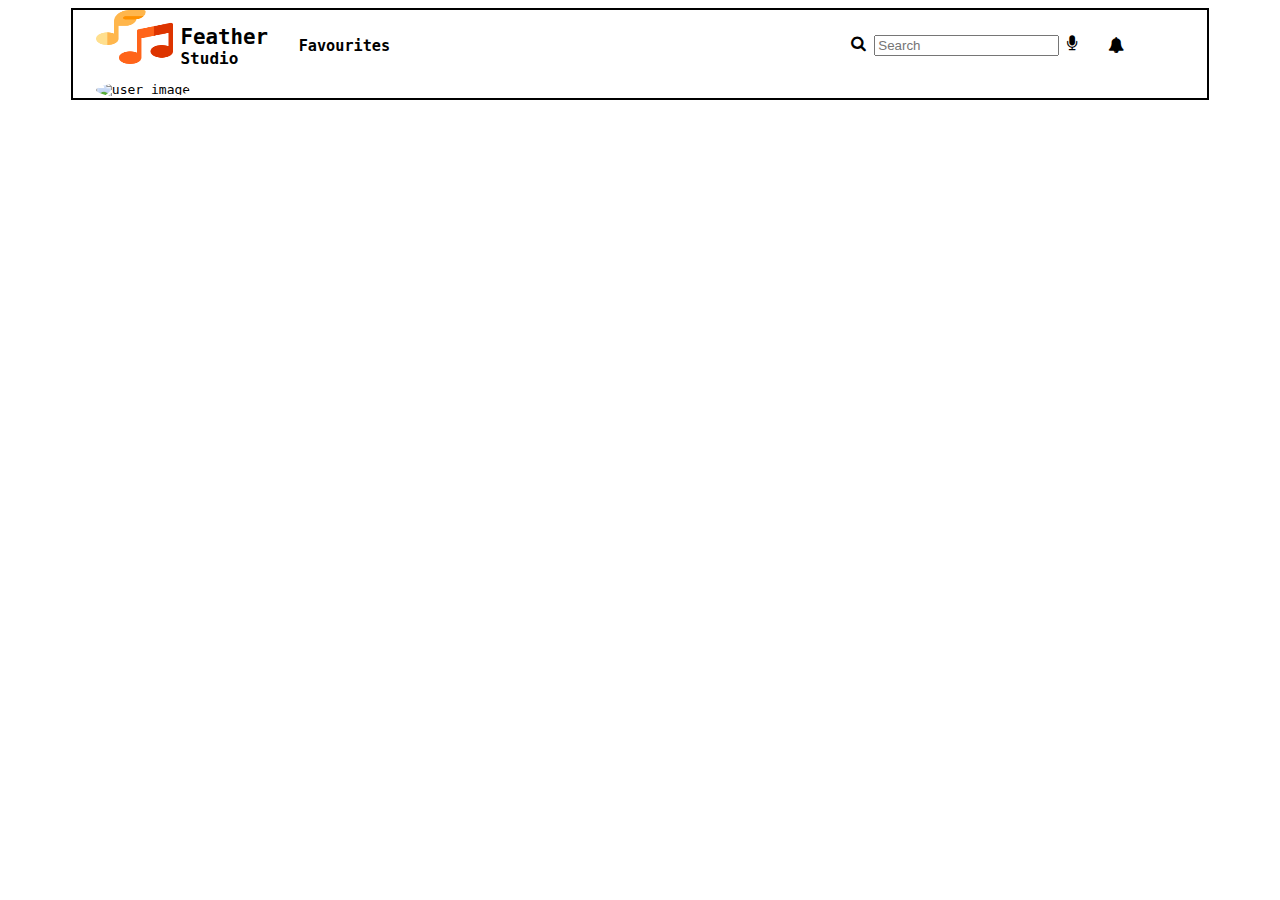
==== index.html @ d7818311 "Add navbar" ====
<!DOCTYPE html>
<html lang="en">
<head>
    <!-- Meta tags for responsive design -->
    <meta charset="UTF-8">
    <meta name="viewport" content="width=device-width, initial-scale=1.0">
    <title>Feather</title>
    <!-- Font Awesome CDN -->
    <link rel="stylesheet" href="https://cdnjs.cloudflare.com/ajax/libs/font-awesome/4.7.0/css/font-awesome.min.css">
    <link rel="stylesheet" href="style.css">
</head> 
<body>
<!-- Navbar -->
    <nav>
        <!-- Brand Logo and Name -->
            <div id="brand" class="nav-item">
                <img src="logo.png" alt="brand-logo">
                <h1>Feather<span>Studio</span></h1>
            </div>
            <div class="nav-item">
            <h3>Favourites</h3>
            </div>
        

            <!-- Search bar -->
        <div class="nav-item" id="search-bar"> 
            <i class="fa fa-search" aria-hidden="true"></i>
        <input type="text" placeholder="Search">
        <i class="fa fa-microphone" aria-hidden="true"></i>
        </div>
        
        <div class="nav-item">
        <i class="fa fa-bell" aria-hidden="true"></i>

        </div>
        <div class="nav-item">
        <img id="user-image" src="https://scontent.fdel13-1.fna.fbcdn.net/v/t1.0-9/73416010_2737198576342968_3687505362379866112_o.jpg?_nc_cat=105&_nc_sid=09cbfe&_nc_ohc=nUC_cTWPKNAAX8J6nub&_nc_ht=scontent.fdel13-1.fna&oh=63ab60381b3c3b85bd54623c4e12ad48&oe=5F2691C3" alt="user image">

        </div>
        
    </nav>
<!--Main Section -->
    <section id="main">

    </section>
<!--Aside Section(Queue)  -->
    <section id="aside">

    </section>
</body>
</html>
---- style.css ----
body{
    font-family: monospace;
}
/* NavBar */
nav{
    
    margin-left: 5%;
    margin-right: 5%;
    align-items: center;
    /* flex-wrap: wrap; */
    border : 2px solid black;
}
nav div, nav h3,nav input{
    display: inline-block;
    vertical-align: middle;
}
.nav-item{
    margin-left:2%;
    
}
#search-bar{
    margin-left: 40%;
}

#brand img{
    width: 6vw;
    height: 6vh;
}
#brand h1{
    display: inline-block;
    font-size: 1.3rem;
    font-weight: 800;
    
} 
#brand h1 span {
    display: block;
    font-size: 1rem;
}
#user-image{
    width: 6vw;
    height: 6vh;
    border-radius: 50%;
}
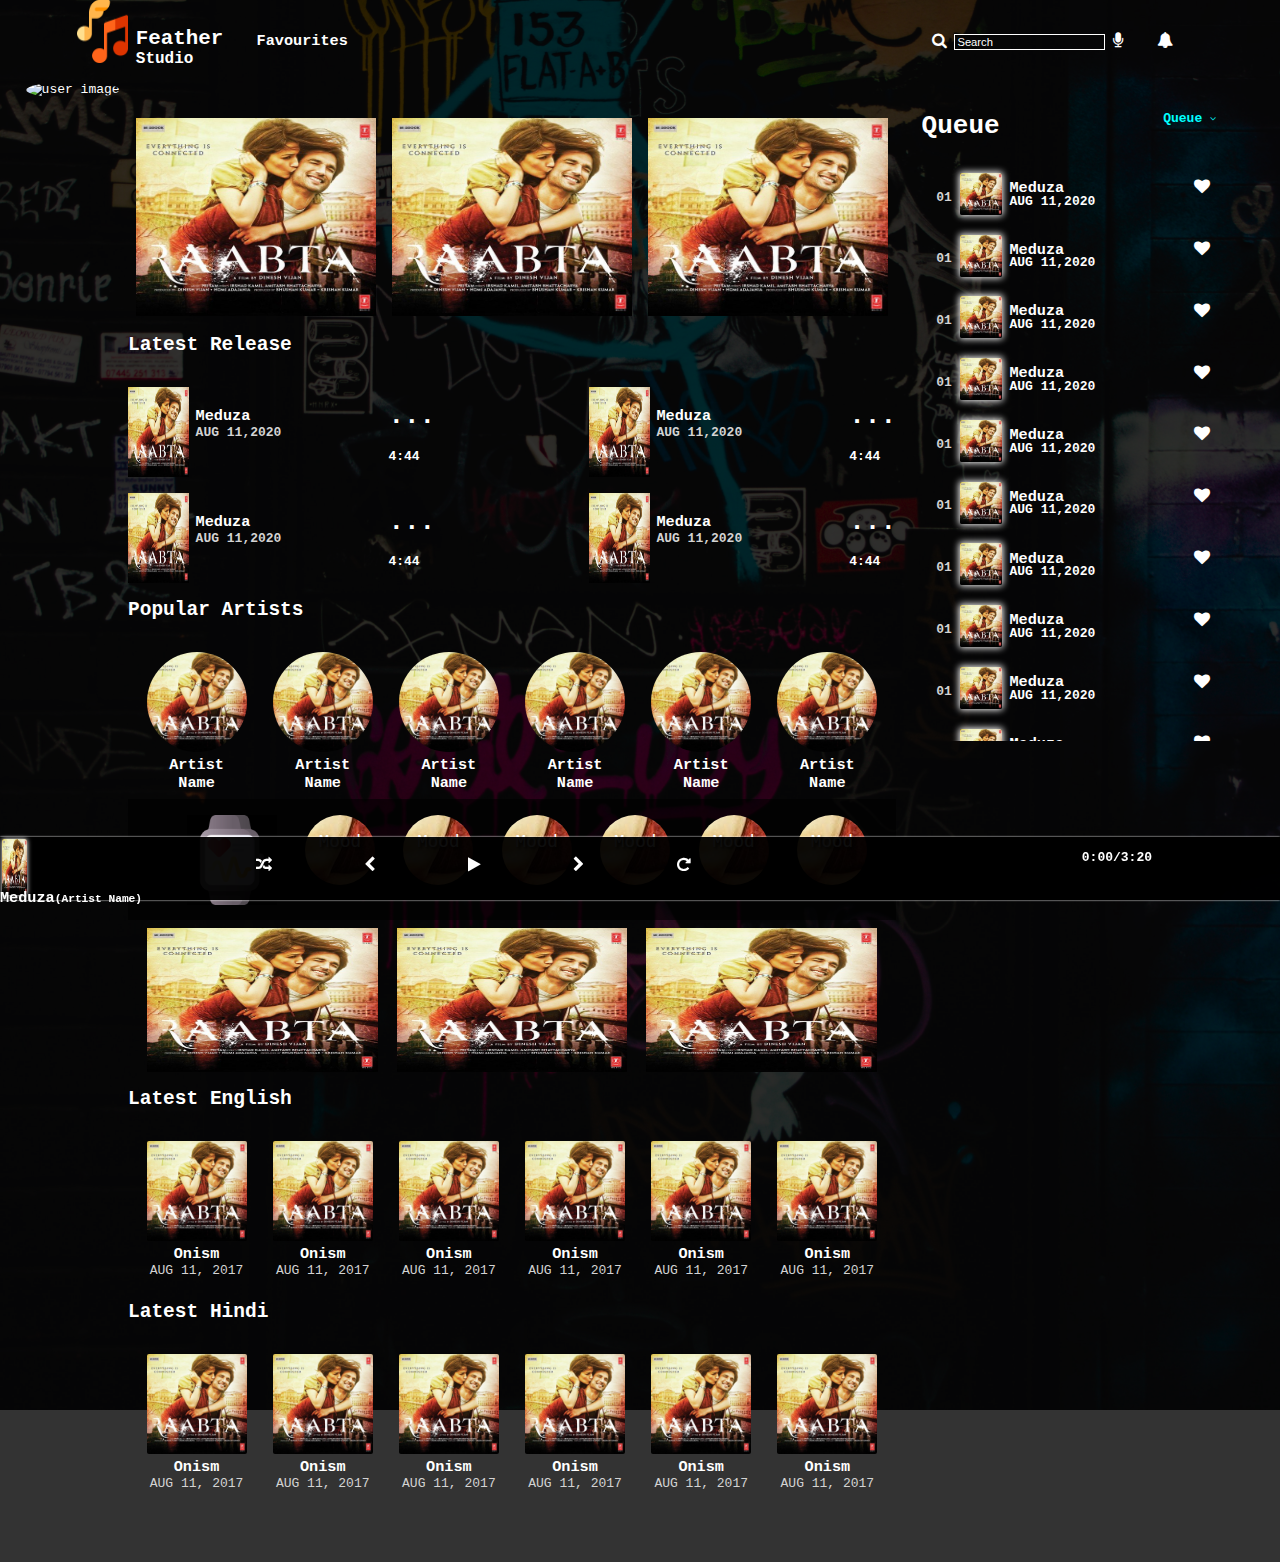
==== commit 7934e737: "complete first page" ====
--- a/index.html
+++ b/index.html
@@ -18,7 +18,7 @@
                 <h1>Feather<span>Studio</span></h1>
             </div>
             <div class="nav-item">
-            <h3>Favourites</h3>
+            <h3><a>Favourites</a></h3>
             </div>
         
 
@@ -39,13 +39,347 @@
         </div>
         
     </nav>
-<!--Main Section -->
-    <section id="main">
-
-    </section>
-<!--Aside Section(Queue)  -->
-    <section id="aside">
-
-    </section>
+<div id="content">
+
+    
+    <!--Main Section -->
+        <section id="main">
+            <!-- Carousel -->
+            <div id="carousel">
+                <div class="carousel-img">
+                    <img src="background_2.jpg">
+                </div>
+                <div class="carousel-img">
+                    <img src="background_2.jpg">
+                </div>
+                <div class="carousel-img">
+                    <img src="background_2.jpg">
+                </div> 
+            </div>
+            <!-- Latest release Section -->
+            <div id="latest-release">
+                <h2>Latest Release</h2>
+                <div id="latest-release-albums">
+                    <!-- About Latest release -->
+                    <div class="card">
+                        <img src="background_2.jpg" alt="latest-song-image">
+                        <div class="author">
+                            <h3>Meduza</h3>
+                            <h4>AUG 11,2020</h4>
+                        </div>
+                        <div class="play-time">
+                            <h1>...</h1>
+                            <h4>4:44</h4>
+                        </div>
+                        
+                    </div>
+                    <div class="card">
+                        <img src="background_2.jpg" alt="latest-song-image">
+                        <div class="author">
+                            <h3>Meduza</h3>
+                            <h4>AUG 11,2020</h4>
+                        </div>
+                        <div class="play-time">
+                            <h1>...</h1>
+                            <h4>4:44</h4>
+                        </div>
+                        
+                    </div>
+                    <div class="card">
+                        <img src="background_2.jpg" alt="latest-song-image">
+                        <div class="author">
+                            <h3>Meduza</h3>
+                            <h4>AUG 11,2020</h4>
+                        </div>
+                        <div class="play-time">
+                            <h1>...</h1>
+                            <h4>4:44</h4>
+                        </div>
+                        
+                    </div>
+                    <div class="card">
+                        <img src="background_2.jpg" alt="latest-song-image">
+                        <div class="author">
+                            <h3>Meduza</h3>
+                            <h4>AUG 11,2020</h4>
+                        </div>
+                        <div class="play-time">
+                            <h1>...</h1>
+                            <h4>4:44</h4>
+                        </div>
+                        
+                    </div>
+
+                </div>
+
+            </div>
+            <!-- Popular Artists Section -->
+            <div id="popular-artists-container">
+                <h2>Popular Artists</h2>
+                <div id="popular-artists">
+                    <div class="artist">
+                        <img src="background_2.jpg">
+                        <h3>Artist Name</h3>
+                    </div>
+                    <div class="artist">
+                        <img src="background_2.jpg">
+                        <h3>Artist Name</h3>
+                    </div>
+                    <div class="artist">
+                        <img src="background_2.jpg">
+                        <h3>Artist Name</h3>
+                    </div>
+                    <div class="artist">
+                        <img src="background_2.jpg">
+                        <h3>Artist Name</h3>
+                    </div>
+                    <div class="artist">
+                        <img src="background_2.jpg">
+                        <h3>Artist Name</h3>
+                    </div>
+
+                    <div class="artist">
+                        <img src="background_2.jpg">
+                        <h3>Artist Name</h3>
+                    </div>
+                </div>    
+            </div>
+            <!-- Mood Section -->
+            <div id="mood-container">
+                <img src="smartwatch.png" alt="icon" id="mood-icon">
+                <div class="mood">
+                    <p>Mood</p>
+                </div>
+                <div class="mood">
+                    <p>Mood</p>
+                </div>
+                <div class="mood">
+                    <p>Mood</p>
+                </div>
+                <div class="mood">
+                    <p>Mood</p>
+                </div>
+                <div class="mood">
+                    <p>Mood</p>
+                </div>
+                <div class="mood">
+                    <p>Mood</p>
+                </div>
+            </div>
+
+            <!-- Event Section -->
+            <div id="event-container">
+                <img src="background_2.jpg" alt="event-image" class="event">
+                <img src="background_2.jpg" alt="event-image" class="event">
+                <img src="background_2.jpg" alt="event-image" class="event">
+                
+            </div>
+            <!-- Latest English Section -->
+            <div id="latest-english-container">
+                <h2>Latest English</h2>
+                <div id="latest-english">
+                    <div class="song">
+                        <img src="background_2.jpg">
+                        <h3>Onism</h3>
+                        <h4>AUG 11, 2017</h4>
+                    </div>
+                    <div class="song">
+                        <img src="background_2.jpg">
+                        <h3>Onism</h3>
+                        <h4>AUG 11, 2017</h4>
+                    </div>
+                    <div class="song">
+                        <img src="background_2.jpg">
+                        <h3>Onism</h3>
+                        <h4>AUG 11, 2017</h4>
+                    </div>
+                    <div class="song">
+                        <img src="background_2.jpg">
+                        <h3>Onism</h3>
+                        <h4>AUG 11, 2017</h4>
+                    </div>
+                    <div class="song">
+                        <img src="background_2.jpg">
+                        <h3>Onism</h3>
+                        <h4>AUG 11, 2017</h4>
+                    </div>
+                    <div class="song">
+                        <img src="background_2.jpg">
+                        <h3>Onism</h3>
+                        <h4>AUG 11, 2017</h4>
+                    </div>
+                </div>    
+            </div>
+            <!-- Latest Hindi -->
+            <div id="latest-english-container">
+                <h2>Latest Hindi</h2>
+                <div id="latest-english">
+                    <div class="song">
+                        <img src="background_2.jpg">
+                        <h3>Onism</h3>
+                        <h4>AUG 11, 2017</h4>
+                    </div>
+                    <div class="song">
+                        <img src="background_2.jpg">
+                        <h3>Onism</h3>
+                        <h4>AUG 11, 2017</h4>
+                    </div>
+                    <div class="song">
+                        <img src="background_2.jpg">
+                        <h3>Onism</h3>
+                        <h4>AUG 11, 2017</h4>
+                    </div>
+                    <div class="song">
+                        <img src="background_2.jpg">
+                        <h3>Onism</h3>
+                        <h4>AUG 11, 2017</h4>
+                    </div>
+                    <div class="song">
+                        <img src="background_2.jpg">
+                        <h3>Onism</h3>
+                        <h4>AUG 11, 2017</h4>
+                    </div>
+                    <div class="song">
+                        <img src="background_2.jpg">
+                        <h3>Onism</h3>
+                        <h4>AUG 11, 2017</h4>
+                    </div>
+                </div>    
+            </div>
+        </section>
+
+    <!--========Aside Section(Queue)=======  -->
+        <section id="aside">
+            <div id="aside-heading">
+                <h1>Queue</h1>
+                <h4>Queue <i class="fa fa-angle-down"></i></h4>
+            </div>
+            <!-- individual queue card -->
+            <div class="queue-card">
+                <h4 class="queue-number">01</h4>
+                <img src="background_2.jpg" alt="latest-song-image">
+                <div>
+                    <h3>Meduza</h3>
+                    <h4>AUG 11,2020</h4>
+                </div>
+                <i class="fa fa-heart"></i>
+                
+            </div>
+            <div class="queue-card">
+                <h4 class="queue-number">01</h4>
+                <img src="background_2.jpg" alt="latest-song-image">
+                <div>
+                    <h3>Meduza</h3>
+                    <h4>AUG 11,2020</h4>
+                </div>
+                <i class="fa fa-heart"></i>
+                
+            </div>
+            <div class="queue-card">
+                <h4 class="queue-number">01</h4>
+                <img src="background_2.jpg" alt="latest-song-image">
+                <div>
+                    <h3>Meduza</h3>
+                    <h4>AUG 11,2020</h4>
+                </div>
+                <i class="fa fa-heart"></i>
+                
+            </div>
+            <div class="queue-card">
+                <h4 class="queue-number">01</h4>
+                <img src="background_2.jpg" alt="latest-song-image">
+                <div>
+                    <h3>Meduza</h3>
+                    <h4>AUG 11,2020</h4>
+                </div>
+                <i class="fa fa-heart"></i>
+                
+            </div>
+            <div class="queue-card">
+                <h4 class="queue-number">01</h4>
+                <img src="background_2.jpg" alt="latest-song-image">
+                <div>
+                    <h3>Meduza</h3>
+                    <h4>AUG 11,2020</h4>
+                </div>
+                <i class="fa fa-heart"></i>
+                
+            </div>
+            <div class="queue-card">
+                <h4 class="queue-number">01</h4>
+                <img src="background_2.jpg" alt="latest-song-image">
+                <div>
+                    <h3>Meduza</h3>
+                    <h4>AUG 11,2020</h4>
+                </div>
+                <i class="fa fa-heart"></i>
+                
+            </div>
+            <div class="queue-card">
+                <h4 class="queue-number">01</h4>
+                <img src="background_2.jpg" alt="latest-song-image">
+                <div>
+                    <h3>Meduza</h3>
+                    <h4>AUG 11,2020</h4>
+                </div>
+                <i class="fa fa-heart"></i>
+                
+            </div>
+            <div class="queue-card">
+                <h4 class="queue-number">01</h4>
+                <img src="background_2.jpg" alt="latest-song-image">
+                <div>
+                    <h3>Meduza</h3>
+                    <h4>AUG 11,2020</h4>
+                </div>
+                <i class="fa fa-heart"></i>
+                
+            </div>
+
+            <div class="queue-card">
+                <h4 class="queue-number">01</h4>
+                <img src="background_2.jpg" alt="latest-song-image">
+                <div>
+                    <h3>Meduza</h3>
+                    <h4>AUG 11,2020</h4>
+                </div>
+                <i class="fa fa-heart"></i>
+                
+            </div>
+            <div class="queue-card">
+                <h4 class="queue-number">01</h4>
+                <img src="background_2.jpg" alt="latest-song-image">
+                <div>
+                    <h3>Meduza</h3>
+                    <h4>AUG 11,2020</h4>
+                </div>
+                <i class="fa fa-heart"></i>
+                
+            </div>
+            
+        </section>
+        <!-- Current music Playing Bar -->
+        <div id="player-container">
+            <div id="song-info">
+                <img src="background_2.jpg" alt="player image">
+                <h3>Meduza<span>(Artist Name)</span></h3>
+                <!-- <h4>AUG 11,2020</h4> -->
+            </div>
+            <div id="player">
+                <i class="fa fa-random"></i>
+                <i class="fa fa-chevron-left"></i>
+                <i class="fa fa-play"></i>
+                <i class="fa fa-chevron-right"></i>
+                <i class="fa fa-repeat"></i>
+            </div>
+            <div id="player-playtime">
+                <h4>0:00/3:20 </h4>
+            </div>
+
+        </div>
+
+        
+
+
 </body>
 </html>--- a/style.css
+++ b/style.css
@@ -1,15 +1,26 @@
-
+html, body { height: 100%; width: 100%; margin: 0; }
 body{
+
     font-family: monospace;
-}
-/* NavBar */
+    background-position: center;
+    background-size: cover;
+    background-repeat: no-repeat;
+    background-attachment: fixed;
+    background-image: url(background_3.jpg);
+    margin: 0%;
+    color: white;
+}
+/* ============NavBar=========== */
 nav{
-    
-    margin-left: 5%;
-    margin-right: 5%;
+    color: white;
+    background-color:rgba(0,0,0,0.8);
+    /* padding-left: 4%;
+    padding-right: 4%; */
+    width: 100%;
+    margin-top: 0%;
     align-items: center;
     /* flex-wrap: wrap; */
-    border : 2px solid black;
+    /* border : 2px solid black; */
 }
 nav div, nav h3,nav input{
     display: inline-block;
@@ -20,12 +31,24 @@
     
 }
 #search-bar{
-    margin-left: 40%;
-}
-
+    margin-left: 45%;
+}
+#search-bar input{
+    font-size: 0.7rem;
+    background-color: inherit;
+    border: none;
+    border: 1px solid white;
+    
+}
+#search-bar ::placeholder{
+    color: white;
+}
+#brand{
+    margin-left: 6% ;
+}
 #brand img{
-    width: 6vw;
-    height: 6vh;
+    width: 4vw;
+    height: 7vh;
 }
 #brand h1{
     display: inline-block;
@@ -37,8 +60,295 @@
     display: block;
     font-size: 1rem;
 }
+/* User Image */
 #user-image{
-    width: 6vw;
-    height: 6vh;
+    width: 3.7vw;
+    height: 7vh;
     border-radius: 50%;
 }
+/* Content */
+#content{
+    background-color:rgba(0,0,0,0.8);
+    /* padding-left: 5%;
+    padding-right:5%; */
+    padding-top: 1%;
+    width: 100%;
+    /* height: 100%; */
+    display: flex;
+    
+
+}
+
+/*============== Main Section========== */
+#main{
+    margin-left: 10%;
+    margin-right: 2%;
+    margin-bottom: 7vh;
+    width: 60%;
+    /* height: 70vh; */
+    height: auto;
+    /* border: 1px solid white; */
+    /* background-color:rgba(0,0,0,0.8); */
+}
+/* Carousel */
+#carousel{
+    height: 23vh;
+    width: 100%;
+    display: flex;
+    justify-content: space-evenly;
+    /* overflow: scroll; */
+}
+.carousel-img{
+    display: inline-block;
+    width: 60%;
+    max-height: inherit;
+    margin:1%;
+}
+.carousel-img img{
+    width:100%;
+    max-height: 22vh;
+}
+/* latest release */
+#latest-release-albums{
+    display: flex;
+    justify-content: space-between;
+    flex-wrap: wrap;
+}
+.card{
+    /* align-items: center;
+     */
+     margin-top: 2%;
+     display: flex;
+     align-items: center;
+    width:40%;
+    height: 10vh;
+}
+.card div,.card h2,.card h3,.card h5 {
+    display: inline-block;
+    margin:0px;
+}
+.card img{
+    width:20%;
+    height:100%;
+}
+.card .author{
+    margin: 2%;
+
+}
+.card .author h4{
+    color: lightgrey;
+}
+.card .play-time{
+    margin-left: 30%;
+}
+/* popular artist Section */
+#popular-artists{
+    margin-top: 3%;
+    display: flex;
+    justify-content: space-evenly;
+
+}
+#popular-artists div{
+    display: inline-block;
+    text-align: center;
+}
+.artist{
+    margin: 1%;
+    width: 13%;
+    text-align: center;
+}
+.artist h3{
+    margin-top: 0px;
+}
+.artist img{
+    width: 100px;
+    height:100px;
+    border-radius: 50%;
+}
+/* Mood Section */
+#mood-container{
+    display: flex;
+    justify-content: space-evenly;
+    background-color: rgba(0,0,0,0.6);
+    padding: 2%;
+}
+#mood-icon{
+    width: 90px;
+    height:90px;
+    background-color: inherit;
+    margin-left: 4%;
+    /* background-color: black; */
+}
+.mood{
+    display: inline-block;
+    background-image: url(background_2.jpg);
+    background-position: center;
+    border-radius: 50%;
+    margin-left: 2%;
+    width: 70px;
+    height: 70px;
+}
+.mood p{
+    font-size: 1.1rem;
+    text-shadow: 2px 2px 3px black;
+    text-align: center;
+}
+/* Event Section */
+#event-container{
+    display: flex;
+    justify-content: space-evenly;
+}
+.event{
+    background-image: url(background_2.jpg);
+    max-height: 16vh;
+    width: 30%;
+    margin-top: 1%;
+}
+/* Latest English Section */
+#latest-english{
+    margin-top: 3%;
+    display: flex;
+    justify-content: space-evenly;
+}
+.song{
+    margin: 1%;
+    width: 13%;
+    text-align: center;
+}
+.song h4,h3{
+    margin: 0;
+}
+.song h4{
+    /* margin-top: 0px; */
+    font-weight: 500;
+    color: lightgrey;
+}
+
+.song img{
+    width: 100px;
+    border-radius: 2px;
+    height:100px;
+}
+
+
+
+/*============= Aside Section========== */
+
+#aside{
+    width: 23%;
+    height: 70vh;
+    overflow-y: auto;
+    overflow-x: hidden;
+    /* border: 1px solid white; */
+    /* background-color:rgba(0,0,0,0.8); */
+}
+/* Aside Heading */
+#aside-heading{
+    position: sticky;
+    display: flex;
+    justify-content: space-between;
+    margin-bottom: 5%;
+}
+#aside-heading h1,h4 {
+    margin-top: 0px;
+    display: inline-block;
+}
+#aside-heading h4{
+    color: cyan;
+}
+#aside-heading h4 i{
+    font-size: 0.6rem;
+}
+/* Queue Items */
+.queue-card{
+
+    margin-left: 5%;
+    margin-top: 3%;
+    vertical-align: middle;
+}
+.queue-card h4{
+    display: inline-block;
+    vertical-align: middle;
+    margin-top: -4%;
+}
+.queue-number{
+    color: lightgrey;
+    font-weight: 600;
+}
+.queue-card img{
+    box-shadow: 0px 0px 7px 1px white;
+    border-radius: 2px;
+    width: 15%;
+    height:15%;
+}
+.queue-card div{
+    display: inline-block;
+}
+.queue-card i{
+    float: right;
+    margin-right: 2%;
+    margin-top:2%;
+}
+
+
+/* PLAYER */
+#player-container{
+    width: 100%;
+    height: 7vh;
+    background-color: rgba(0,0,0,0.95);
+    box-shadow: 0px 0px 2px 0px white;
+    position: fixed;
+    bottom: 0;
+    display: flex;
+    justify-content: space-between;
+}
+
+#song-info img{
+    box-shadow: 0px 0px 5px 0px white;
+    border-radius: 2px;
+    margin: 1%;
+    width: 15%;
+    height:90%;
+}
+#song-info h3{
+    display: inline-block;
+    vertical-align: middle;
+    margin-top: -12%;
+}
+#song-info h3 span {
+    font-size: 0.7rem;
+}
+#player{
+    width: 80%;
+    margin-top: 1.5%;
+    margin-right: 5%;
+
+}
+#player i{
+    margin-left: 10% ;
+}
+#player-playtime{
+    margin-right: 10%;
+    margin-top: 1%;
+}
+
+/* Designing Scrollbar */
+/* width */
+::-webkit-scrollbar {
+    width: 7px;
+  }
+  
+  /* Track */
+  ::-webkit-scrollbar-track {
+    background: rgba(0,0,0,0.8);
+  }
+  
+  /* Handle */
+  ::-webkit-scrollbar-thumb {
+    background: #888;
+  }
+  
+  /* Handle on hover */
+  ::-webkit-scrollbar-thumb:hover {
+    background: #555;
+  }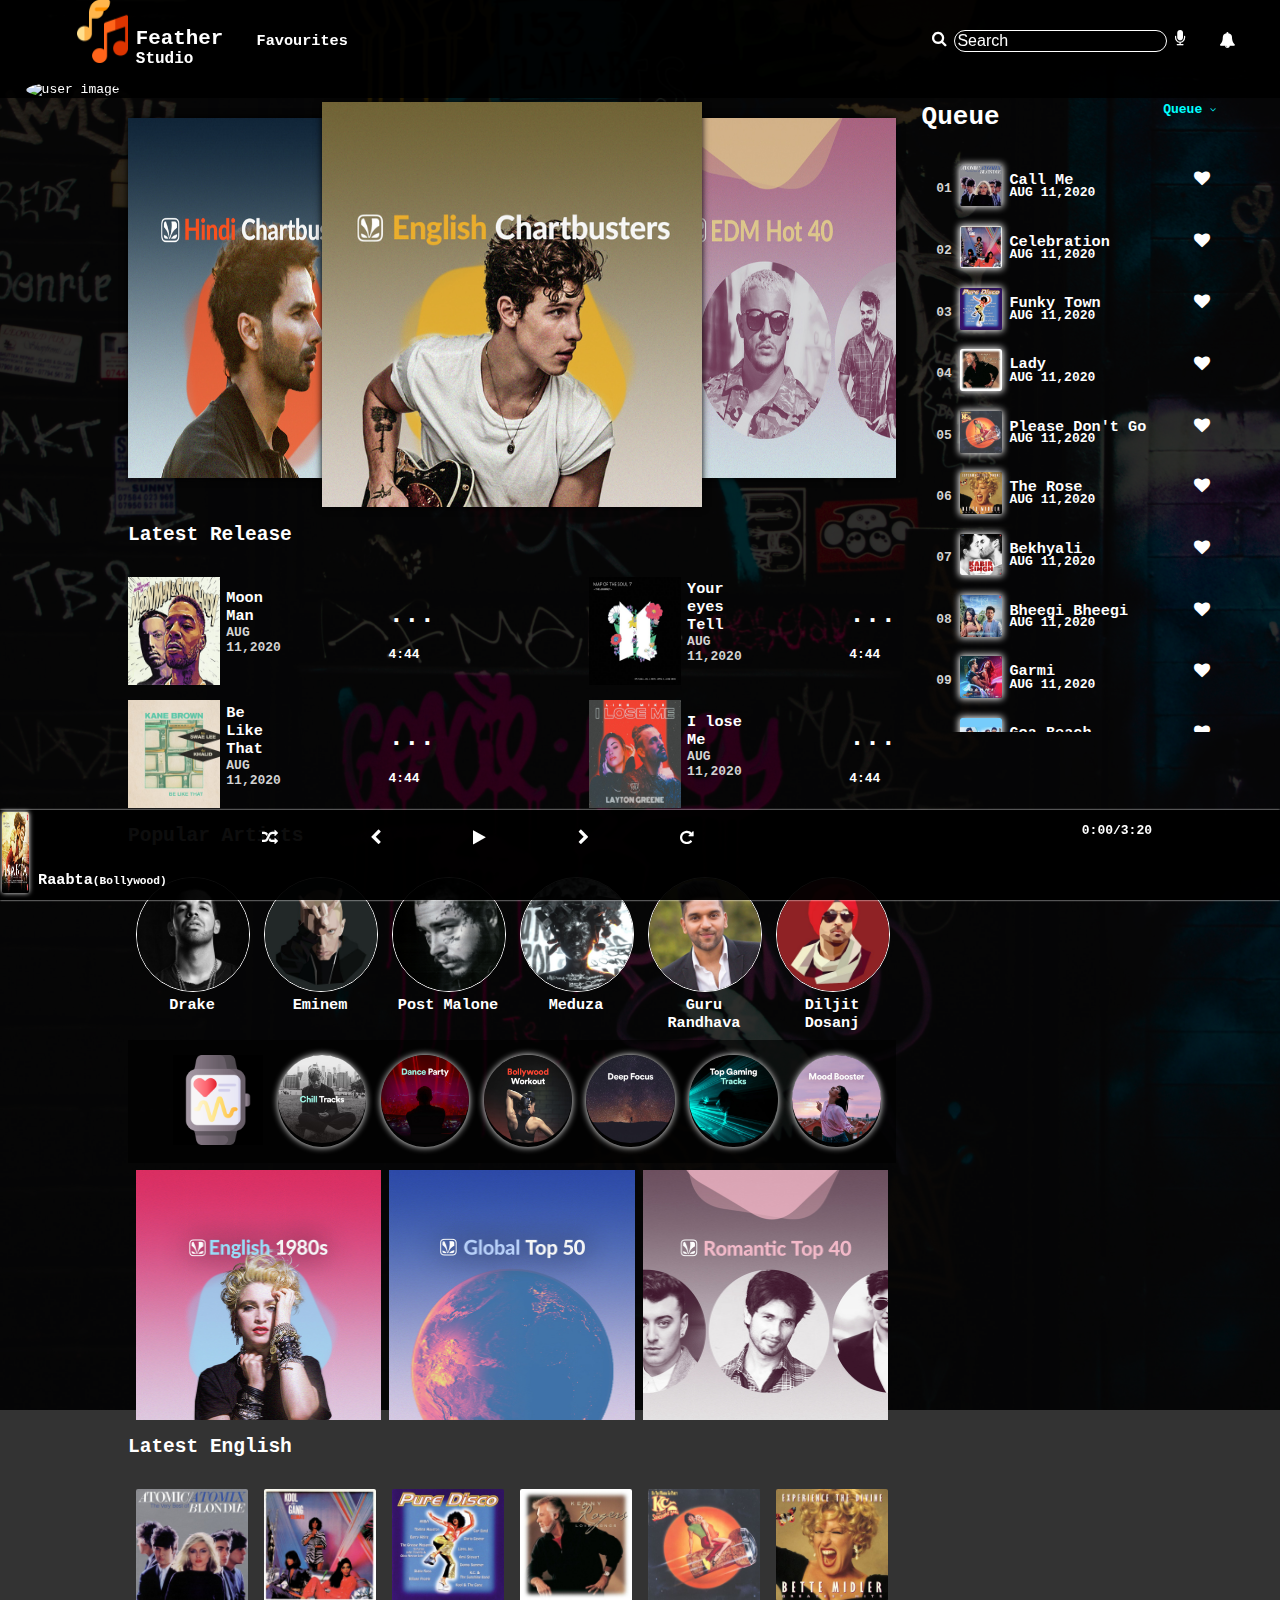
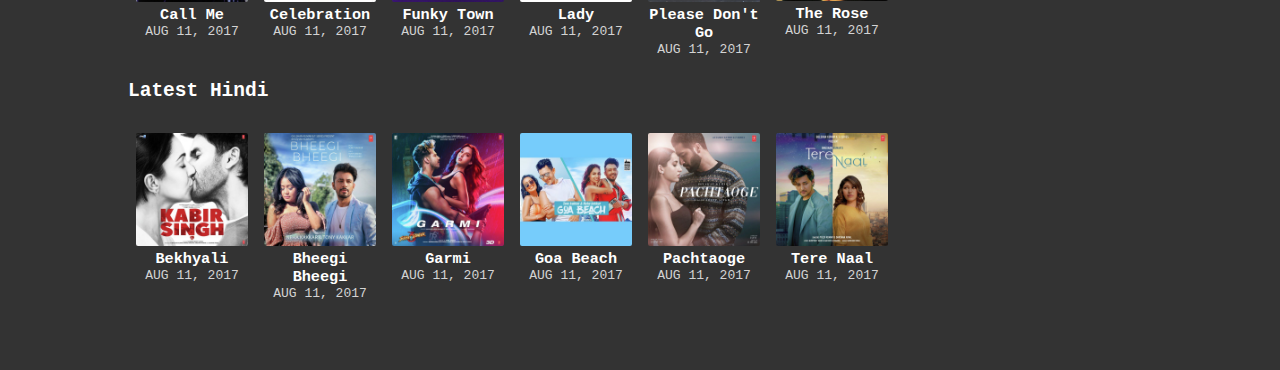
==== commit 693fc0b6: "add all the images" ====
--- a/index.html
+++ b/index.html
@@ -14,7 +14,7 @@
     <nav>
         <!-- Brand Logo and Name -->
             <div id="brand" class="nav-item">
-                <img src="logo.png" alt="brand-logo">
+                <img src="images/logo/logo.png" alt="brand-logo">
                 <h1>Feather<span>Studio</span></h1>
             </div>
             <div class="nav-item">
@@ -46,14 +46,14 @@
         <section id="main">
             <!-- Carousel -->
             <div id="carousel">
-                <div class="carousel-img">
-                    <img src="background_2.jpg">
-                </div>
-                <div class="carousel-img">
-                    <img src="background_2.jpg">
-                </div>
-                <div class="carousel-img">
-                    <img src="background_2.jpg">
+                <div class="carousel-img" id="carousel1">
+                    <img src="images/carousel/image1.jpg">
+                </div>
+                <div class="carousel-img" id="carousel2">
+                    <img src="images/carousel/image2.jpg">
+                </div>
+                <div class="carousel-img" id="carousel3">
+                    <img src="images/carousel/image3.jpg">
                 </div> 
             </div>
             <!-- Latest release Section -->
@@ -62,9 +62,9 @@
                 <div id="latest-release-albums">
                     <!-- About Latest release -->
                     <div class="card">
-                        <img src="background_2.jpg" alt="latest-song-image">
+                        <img src="images/latest/latest1.jpg" alt="latest-song-image">
                         <div class="author">
-                            <h3>Meduza</h3>
+                            <h3>Moon Man</h3>
                             <h4>AUG 11,2020</h4>
                         </div>
                         <div class="play-time">
@@ -74,9 +74,9 @@
                         
                     </div>
                     <div class="card">
-                        <img src="background_2.jpg" alt="latest-song-image">
+                        <img src="images/latest/latest2.jpg" alt="latest-song-image">
                         <div class="author">
-                            <h3>Meduza</h3>
+                            <h3>Your eyes Tell</h3>
                             <h4>AUG 11,2020</h4>
                         </div>
                         <div class="play-time">
@@ -86,9 +86,9 @@
                         
                     </div>
                     <div class="card">
-                        <img src="background_2.jpg" alt="latest-song-image">
+                        <img src="images/latest/latest3.jpg" alt="latest-song-image">
                         <div class="author">
-                            <h3>Meduza</h3>
+                            <h3>Be Like That</h3>
                             <h4>AUG 11,2020</h4>
                         </div>
                         <div class="play-time">
@@ -98,9 +98,9 @@
                         
                     </div>
                     <div class="card">
-                        <img src="background_2.jpg" alt="latest-song-image">
+                        <img src="images/latest/latest4.jpg" alt="latest-song-image">
                         <div class="author">
-                            <h3>Meduza</h3>
+                            <h3>I lose Me</h3>
                             <h4>AUG 11,2020</h4>
                         </div>
                         <div class="play-time">
@@ -118,60 +118,68 @@
                 <h2>Popular Artists</h2>
                 <div id="popular-artists">
                     <div class="artist">
-                        <img src="background_2.jpg">
-                        <h3>Artist Name</h3>
-                    </div>
-                    <div class="artist">
-                        <img src="background_2.jpg">
-                        <h3>Artist Name</h3>
-                    </div>
-                    <div class="artist">
-                        <img src="background_2.jpg">
-                        <h3>Artist Name</h3>
-                    </div>
-                    <div class="artist">
-                        <img src="background_2.jpg">
-                        <h3>Artist Name</h3>
-                    </div>
-                    <div class="artist">
-                        <img src="background_2.jpg">
-                        <h3>Artist Name</h3>
-                    </div>
-
-                    <div class="artist">
-                        <img src="background_2.jpg">
-                        <h3>Artist Name</h3>
+                        <img src="images/popular/popular1.jpg">
+                        <h3>Drake</h3>
+                    </div>
+                    <div class="artist">
+                        <img src="images/popular/popular2.jpg">
+                        <h3>Eminem</h3>
+                    </div>
+                    <div class="artist">
+                        <img src="images/popular/popular3.jpg">
+                        <h3>Post Malone</h3>
+                    </div>
+                    <div class="artist">
+                        <img src="images/popular/popular4.jpg">
+                        <h3>Meduza</h3>
+                    </div>
+                    <div class="artist">
+                        <img src="images/popular/popular5.jpg">
+                        <h3>Guru Randhava</h3>
+                    </div>
+
+                    <div class="artist">
+                        <img src="images/popular/popular6.jpg">
+                        <h3>Diljit Dosanj</h3>
                     </div>
                 </div>    
             </div>
             <!-- Mood Section -->
             <div id="mood-container">
-                <img src="smartwatch.png" alt="icon" id="mood-icon">
-                <div class="mood">
-                    <p>Mood</p>
-                </div>
-                <div class="mood">
-                    <p>Mood</p>
-                </div>
-                <div class="mood">
-                    <p>Mood</p>
-                </div>
-                <div class="mood">
-                    <p>Mood</p>
-                </div>
-                <div class="mood">
-                    <p>Mood</p>
-                </div>
-                <div class="mood">
-                    <p>Mood</p>
+                <img src="images/logo/smartwatch.png" alt="icon" id="mood-icon">
+                <div class="mood">
+                    <img src="images/mood/chill.jpg">
+                </div>
+                <div class="mood">
+                    <img src="images/mood/dance.jpg">
+                </div>
+                <div class="mood">
+                    <img src="images/mood/workout.jpg">
+                </div>
+                <div class="mood">
+                    <img src="images/mood/focus.jpg">
+                </div>
+                <div class="mood">
+                    <img src="images/mood/gaming.jpg">
+                </div>
+                <div class="mood">
+                    <img src="images/mood/booster.jpg">
                 </div>
             </div>
 
             <!-- Event Section -->
             <div id="event-container">
-                <img src="background_2.jpg" alt="event-image" class="event">
-                <img src="background_2.jpg" alt="event-image" class="event">
-                <img src="background_2.jpg" alt="event-image" class="event">
+                <div class="event" id="event1">
+                    <img src="images/types/type1.jpg" alt="event-image" >
+                </div>
+                <div class="event" id="event2">
+                    <img src="images/types/type2.jpg" alt="event-image" >
+
+                </div>
+                <div class="event" id="event3">
+                <img src="images/types/type3.jpg" alt="event-image" >
+                </div>
+
                 
             </div>
             <!-- Latest English Section -->
@@ -179,33 +187,33 @@
                 <h2>Latest English</h2>
                 <div id="latest-english">
                     <div class="song">
-                        <img src="background_2.jpg">
-                        <h3>Onism</h3>
-                        <h4>AUG 11, 2017</h4>
-                    </div>
-                    <div class="song">
-                        <img src="background_2.jpg">
-                        <h3>Onism</h3>
-                        <h4>AUG 11, 2017</h4>
-                    </div>
-                    <div class="song">
-                        <img src="background_2.jpg">
-                        <h3>Onism</h3>
-                        <h4>AUG 11, 2017</h4>
-                    </div>
-                    <div class="song">
-                        <img src="background_2.jpg">
-                        <h3>Onism</h3>
-                        <h4>AUG 11, 2017</h4>
-                    </div>
-                    <div class="song">
-                        <img src="background_2.jpg">
-                        <h3>Onism</h3>
-                        <h4>AUG 11, 2017</h4>
-                    </div>
-                    <div class="song">
-                        <img src="background_2.jpg">
-                        <h3>Onism</h3>
+                        <img src="images/english/call_me.jpg">
+                        <h3>Call Me</h3>
+                        <h4>AUG 11, 2017</h4>
+                    </div>
+                    <div class="song">
+                        <img src="images/english/celebration.jpg">
+                        <h3>Celebration</h3>
+                        <h4>AUG 11, 2017</h4>
+                    </div>
+                    <div class="song">
+                        <img src="images/english/funky_town.jpg">
+                        <h3>Funky Town</h3>
+                        <h4>AUG 11, 2017</h4>
+                    </div>
+                    <div class="song">
+                        <img src="images/english/lady.jpg">
+                        <h3>Lady</h3>
+                        <h4>AUG 11, 2017</h4>
+                    </div>
+                    <div class="song">
+                        <img src="images/english/please_don't_go.jpg">
+                        <h3>Please Don't Go</h3>
+                        <h4>AUG 11, 2017</h4>
+                    </div>
+                    <div class="song">
+                        <img src="images/english/the_rose.jpg">
+                        <h3>The Rose</h3>
                         <h4>AUG 11, 2017</h4>
                     </div>
                 </div>    
@@ -215,33 +223,33 @@
                 <h2>Latest Hindi</h2>
                 <div id="latest-english">
                     <div class="song">
-                        <img src="background_2.jpg">
-                        <h3>Onism</h3>
-                        <h4>AUG 11, 2017</h4>
-                    </div>
-                    <div class="song">
-                        <img src="background_2.jpg">
-                        <h3>Onism</h3>
-                        <h4>AUG 11, 2017</h4>
-                    </div>
-                    <div class="song">
-                        <img src="background_2.jpg">
-                        <h3>Onism</h3>
-                        <h4>AUG 11, 2017</h4>
-                    </div>
-                    <div class="song">
-                        <img src="background_2.jpg">
-                        <h3>Onism</h3>
-                        <h4>AUG 11, 2017</h4>
-                    </div>
-                    <div class="song">
-                        <img src="background_2.jpg">
-                        <h3>Onism</h3>
-                        <h4>AUG 11, 2017</h4>
-                    </div>
-                    <div class="song">
-                        <img src="background_2.jpg">
-                        <h3>Onism</h3>
+                        <img src="images/hindi/bekhyali.jpg">
+                        <h3>Bekhyali</h3>
+                        <h4>AUG 11, 2017</h4>
+                    </div>
+                    <div class="song">
+                        <img src="images/hindi/bheegi_bheegi.jpg">
+                        <h3>Bheegi Bheegi</h3>
+                        <h4>AUG 11, 2017</h4>
+                    </div>
+                    <div class="song">
+                        <img src="images/hindi/garmi.jpg">
+                        <h3>Garmi</h3>
+                        <h4>AUG 11, 2017</h4>
+                    </div>
+                    <div class="song">
+                        <img src="images/hindi/goa_beach.jpg">
+                        <h3>Goa Beach</h3>
+                        <h4>AUG 11, 2017</h4>
+                    </div>
+                    <div class="song">
+                        <img src="images/hindi/pachtaoge.jpg">
+                        <h3>Pachtaoge</h3>
+                        <h4>AUG 11, 2017</h4>
+                    </div>
+                    <div class="song">
+                        <img src="images/hindi/tere_naal.jpg">
+                        <h3>Tere Naal</h3>
                         <h4>AUG 11, 2017</h4>
                     </div>
                 </div>    
@@ -257,100 +265,100 @@
             <!-- individual queue card -->
             <div class="queue-card">
                 <h4 class="queue-number">01</h4>
-                <img src="background_2.jpg" alt="latest-song-image">
-                <div>
-                    <h3>Meduza</h3>
-                    <h4>AUG 11,2020</h4>
-                </div>
-                <i class="fa fa-heart"></i>
-                
-            </div>
-            <div class="queue-card">
-                <h4 class="queue-number">01</h4>
-                <img src="background_2.jpg" alt="latest-song-image">
-                <div>
-                    <h3>Meduza</h3>
-                    <h4>AUG 11,2020</h4>
-                </div>
-                <i class="fa fa-heart"></i>
-                
-            </div>
-            <div class="queue-card">
-                <h4 class="queue-number">01</h4>
-                <img src="background_2.jpg" alt="latest-song-image">
-                <div>
-                    <h3>Meduza</h3>
-                    <h4>AUG 11,2020</h4>
-                </div>
-                <i class="fa fa-heart"></i>
-                
-            </div>
-            <div class="queue-card">
-                <h4 class="queue-number">01</h4>
-                <img src="background_2.jpg" alt="latest-song-image">
-                <div>
-                    <h3>Meduza</h3>
-                    <h4>AUG 11,2020</h4>
-                </div>
-                <i class="fa fa-heart"></i>
-                
-            </div>
-            <div class="queue-card">
-                <h4 class="queue-number">01</h4>
-                <img src="background_2.jpg" alt="latest-song-image">
-                <div>
-                    <h3>Meduza</h3>
-                    <h4>AUG 11,2020</h4>
-                </div>
-                <i class="fa fa-heart"></i>
-                
-            </div>
-            <div class="queue-card">
-                <h4 class="queue-number">01</h4>
-                <img src="background_2.jpg" alt="latest-song-image">
-                <div>
-                    <h3>Meduza</h3>
-                    <h4>AUG 11,2020</h4>
-                </div>
-                <i class="fa fa-heart"></i>
-                
-            </div>
-            <div class="queue-card">
-                <h4 class="queue-number">01</h4>
-                <img src="background_2.jpg" alt="latest-song-image">
-                <div>
-                    <h3>Meduza</h3>
-                    <h4>AUG 11,2020</h4>
-                </div>
-                <i class="fa fa-heart"></i>
-                
-            </div>
-            <div class="queue-card">
-                <h4 class="queue-number">01</h4>
-                <img src="background_2.jpg" alt="latest-song-image">
-                <div>
-                    <h3>Meduza</h3>
-                    <h4>AUG 11,2020</h4>
-                </div>
-                <i class="fa fa-heart"></i>
-                
-            </div>
-
-            <div class="queue-card">
-                <h4 class="queue-number">01</h4>
-                <img src="background_2.jpg" alt="latest-song-image">
-                <div>
-                    <h3>Meduza</h3>
-                    <h4>AUG 11,2020</h4>
-                </div>
-                <i class="fa fa-heart"></i>
-                
-            </div>
-            <div class="queue-card">
-                <h4 class="queue-number">01</h4>
-                <img src="background_2.jpg" alt="latest-song-image">
-                <div>
-                    <h3>Meduza</h3>
+                <img src="images/english/call_me.jpg" alt="latest-song-image">
+                <div>
+                    <h3>Call Me</h3>
+                    <h4>AUG 11,2020</h4>
+                </div>
+                <i class="fa fa-heart"></i>
+                
+            </div>
+            <div class="queue-card">
+                <h4 class="queue-number">02</h4>
+                <img src="images/english/celebration.jpg" alt="latest-song-image">
+                <div>
+                    <h3>Celebration</h3>
+                    <h4>AUG 11,2020</h4>
+                </div>
+                <i class="fa fa-heart"></i>
+                
+            </div>
+            <div class="queue-card">
+                <h4 class="queue-number">03</h4>
+                <img src="images/english/funky_town.jpg" alt="latest-song-image">
+                <div>
+                    <h3>Funky Town</h3>
+                    <h4>AUG 11,2020</h4>
+                </div>
+                <i class="fa fa-heart"></i>
+                
+            </div>
+            <div class="queue-card">
+                <h4 class="queue-number">04</h4>
+                <img src="images/english/lady.jpg" alt="latest-song-image">
+                <div>
+                    <h3>Lady</h3>
+                    <h4>AUG 11,2020</h4>
+                </div>
+                <i class="fa fa-heart"></i>
+                
+            </div>
+            <div class="queue-card">
+                <h4 class="queue-number">05</h4>
+                <img src="images/english/please_don't_go.jpg" alt="latest-song-image">
+                <div>
+                    <h3>Please Don't Go</h3>
+                    <h4>AUG 11,2020</h4>
+                </div>
+                <i class="fa fa-heart"></i>
+                
+            </div>
+            <div class="queue-card">
+                <h4 class="queue-number">06</h4>
+                <img src="images/english/the_rose.jpg" alt="latest-song-image">
+                <div>
+                    <h3>The Rose</h3>
+                    <h4>AUG 11,2020</h4>
+                </div>
+                <i class="fa fa-heart"></i>
+                
+            </div>
+            <div class="queue-card">
+                <h4 class="queue-number">07</h4>
+                <img src="images/hindi/bekhyali.jpg" alt="latest-song-image">
+                <div>
+                    <h3>Bekhyali</h3>
+                    <h4>AUG 11,2020</h4>
+                </div>
+                <i class="fa fa-heart"></i>
+                
+            </div>
+            <div class="queue-card">
+                <h4 class="queue-number">08</h4>
+                <img src="images/hindi/bheegi_bheegi.jpg" alt="latest-song-image">
+                <div>
+                    <h3>Bheegi Bheegi</h3>
+                    <h4>AUG 11,2020</h4>
+                </div>
+                <i class="fa fa-heart"></i>
+                
+            </div>
+
+            <div class="queue-card">
+                <h4 class="queue-number">09</h4>
+                <img src="images/hindi/garmi.jpg" alt="latest-song-image">
+                <div>
+                    <h3>Garmi</h3>
+                    <h4>AUG 11,2020</h4>
+                </div>
+                <i class="fa fa-heart"></i>
+                
+            </div>
+            <div class="queue-card">
+                <h4 class="queue-number">10</h4>
+                <img src="images/hindi/goa_beach.jpg" alt="latest-song-image">
+                <div>
+                    <h3>Goa Beach</h3>
                     <h4>AUG 11,2020</h4>
                 </div>
                 <i class="fa fa-heart"></i>
@@ -362,7 +370,7 @@
         <div id="player-container">
             <div id="song-info">
                 <img src="background_2.jpg" alt="player image">
-                <h3>Meduza<span>(Artist Name)</span></h3>
+                <h3>Raabta<span>(Bollywood)</span></h3>
                 <!-- <h4>AUG 11,2020</h4> -->
             </div>
             <div id="player">
--- a/style.css
+++ b/style.css
@@ -6,14 +6,16 @@
     background-size: cover;
     background-repeat: no-repeat;
     background-attachment: fixed;
-    background-image: url(background_3.jpg);
+    background-image: url(images/background_3.jpg);
     margin: 0%;
     color: white;
 }
 /* ============NavBar=========== */
 nav{
     color: white;
-    background-color:rgba(0,0,0,0.8);
+    background-color:rgba(0,0,0,0.9);
+    position: fixed;
+    z-index: 10;
     /* padding-left: 4%;
     padding-right: 4%; */
     width: 100%;
@@ -34,8 +36,9 @@
     margin-left: 45%;
 }
 #search-bar input{
-    font-size: 0.7rem;
+    font-size: 1rem;
     background-color: inherit;
+    border-radius:25px ;
     border: none;
     border: 1px solid white;
     
@@ -72,6 +75,7 @@
     /* padding-left: 5%;
     padding-right:5%; */
     padding-top: 1%;
+    
     width: 100%;
     /* height: 100%; */
     display: flex;
@@ -85,6 +89,7 @@
     margin-right: 2%;
     margin-bottom: 7vh;
     width: 60%;
+    margin-top: 7%;
     /* height: 70vh; */
     height: auto;
     /* border: 1px solid white; */
@@ -92,22 +97,43 @@
 }
 /* Carousel */
 #carousel{
-    height: 23vh;
-    width: 100%;
-    display: flex;
-    justify-content: space-evenly;
-    /* overflow: scroll; */
+    height: 45vh;
+    width: 100%;
+    display: flex;
 }
 .carousel-img{
     display: inline-block;
-    width: 60%;
-    max-height: inherit;
-    margin:1%;
+    width: 50%;
+    max-height: 40vh;
+    margin-top: 2%;
+    cursor: pointer;
+    box-shadow: 0px 0px 7px black;
+    /* transition: 1s ease-in-out; */
 }
 .carousel-img img{
     width:100%;
-    max-height: 22vh;
-}
+    height: 100%;
+    max-height: -webkit-fill-available;
+}
+#carousel2{
+    margin-left:-10% ;
+    margin-right: -10%;
+    z-index: 1;
+    margin-top: 0px;
+    width: 70%;
+    max-height: inherit;
+    box-shadow: 0px 0px 7px black;
+    
+}
+/* Carousel animation */
+.carousel-img :hover{
+    position: relative;
+    z-index: 2;
+    transform: scale(1.15);
+    transition: transform 0.6s ease-in-out ;
+    box-shadow: 0px 0px 7px black;
+}
+
 /* latest release */
 #latest-release-albums{
     display: flex;
@@ -120,15 +146,16 @@
      margin-top: 2%;
      display: flex;
      align-items: center;
+     cursor: pointer;
     width:40%;
-    height: 10vh;
+    height: 12vh;
 }
 .card div,.card h2,.card h3,.card h5 {
     display: inline-block;
     margin:0px;
 }
 .card img{
-    width:20%;
+    width:30%;
     height:100%;
 }
 .card .author{
@@ -153,17 +180,21 @@
     text-align: center;
 }
 .artist{
+    
     margin: 1%;
-    width: 13%;
+    width: 20%;
+    height: 20%;
+    cursor: pointer;
     text-align: center;
 }
 .artist h3{
     margin-top: 0px;
 }
 .artist img{
-    width: 100px;
-    height:100px;
+    width: 100%;
+    height:100%;
     border-radius: 50%;
+    border: 1px solid white;
 }
 /* Mood Section */
 #mood-container{
@@ -181,12 +212,22 @@
 }
 .mood{
     display: inline-block;
-    background-image: url(background_2.jpg);
-    background-position: center;
     border-radius: 50%;
     margin-left: 2%;
-    width: 70px;
-    height: 70px;
+    width: 14%;
+    height: 14%;
+    box-shadow: 0px 0px 7px white;
+    cursor: pointer;
+}
+.mood :hover{
+    transform: scale(1.1);
+    transition: 0.5s ease-in-out;
+    box-shadow: 0px 0px 7px white;
+}
+.mood img{
+    width: 100%;
+    height: 100%;
+    border-radius: 50%;
 }
 .mood p{
     font-size: 1.1rem;
@@ -199,10 +240,20 @@
     justify-content: space-evenly;
 }
 .event{
-    background-image: url(background_2.jpg);
-    max-height: 16vh;
-    width: 30%;
+    max-height: 30vh;
+    width: 32%;
+    cursor: pointer;
     margin-top: 1%;
+    display: inline-block;
+}
+.event img{
+    width: 100%;
+    height: 100%;;
+}
+.event :hover{
+    transform: scale(1.10);
+    transition: 0.5s ease-in-out;
+
 }
 /* Latest English Section */
 #latest-english{
@@ -212,8 +263,14 @@
 }
 .song{
     margin: 1%;
-    width: 13%;
+    width: 20%;
+    height: 20%;
+    cursor: pointer;
     text-align: center;
+}
+.song :hover{
+    box-shadow: 0px 0px 15px white;
+    transition: 0.3s ease-in-out;
 }
 .song h4,h3{
     margin: 0;
@@ -225,9 +282,9 @@
 }
 
 .song img{
-    width: 100px;
+    width: 100%;
     border-radius: 2px;
-    height:100px;
+    height:100%;
 }
 
 
@@ -236,6 +293,7 @@
 
 #aside{
     width: 23%;
+    margin-top: 7%;
     height: 70vh;
     overflow-y: auto;
     overflow-x: hidden;
@@ -261,15 +319,19 @@
 }
 /* Queue Items */
 .queue-card{
-
     margin-left: 5%;
     margin-top: 3%;
+    cursor: pointer;
     vertical-align: middle;
 }
+
 .queue-card h4{
     display: inline-block;
     vertical-align: middle;
     margin-top: -4%;
+}
+.queue-card :hover{
+    color: cyan;
 }
 .queue-number{
     color: lightgrey;
@@ -294,9 +356,9 @@
 /* PLAYER */
 #player-container{
     width: 100%;
-    height: 7vh;
+    height: 10vh;
     background-color: rgba(0,0,0,0.95);
-    box-shadow: 0px 0px 2px 0px white;
+    box-shadow: 0px 0px 2px white;
     position: fixed;
     bottom: 0;
     display: flex;
@@ -326,6 +388,10 @@
 }
 #player i{
     margin-left: 10% ;
+    cursor: pointer;
+}
+#player :hover{
+    color: cyan;
 }
 #player-playtime{
     margin-right: 10%;
@@ -351,4 +417,33 @@
   /* Handle on hover */
   ::-webkit-scrollbar-thumb:hover {
     background: #555;
+  }
+  @media screen and (max-width: 600px) {
+    #content{
+        flex-wrap: wrap;
+    }
+    #main{
+        width: 100%;
+        margin-left: 1%;
+        
+    }
+    #aside{
+        width: 100%;
+    }
+    #latest-release-albums .card{
+        width: 100%;
+    }
+    #popular-artists{
+        overflow-x: auto; 
+        white-space: nowrap;
+        flex-wrap: wrap;
+    }
+    #mood-container{
+        overflow-x: auto; 
+        white-space: nowrap;
+    }
+    #latest-english{
+        overflow-x: auto; 
+        white-space: nowrap;
+    }
   }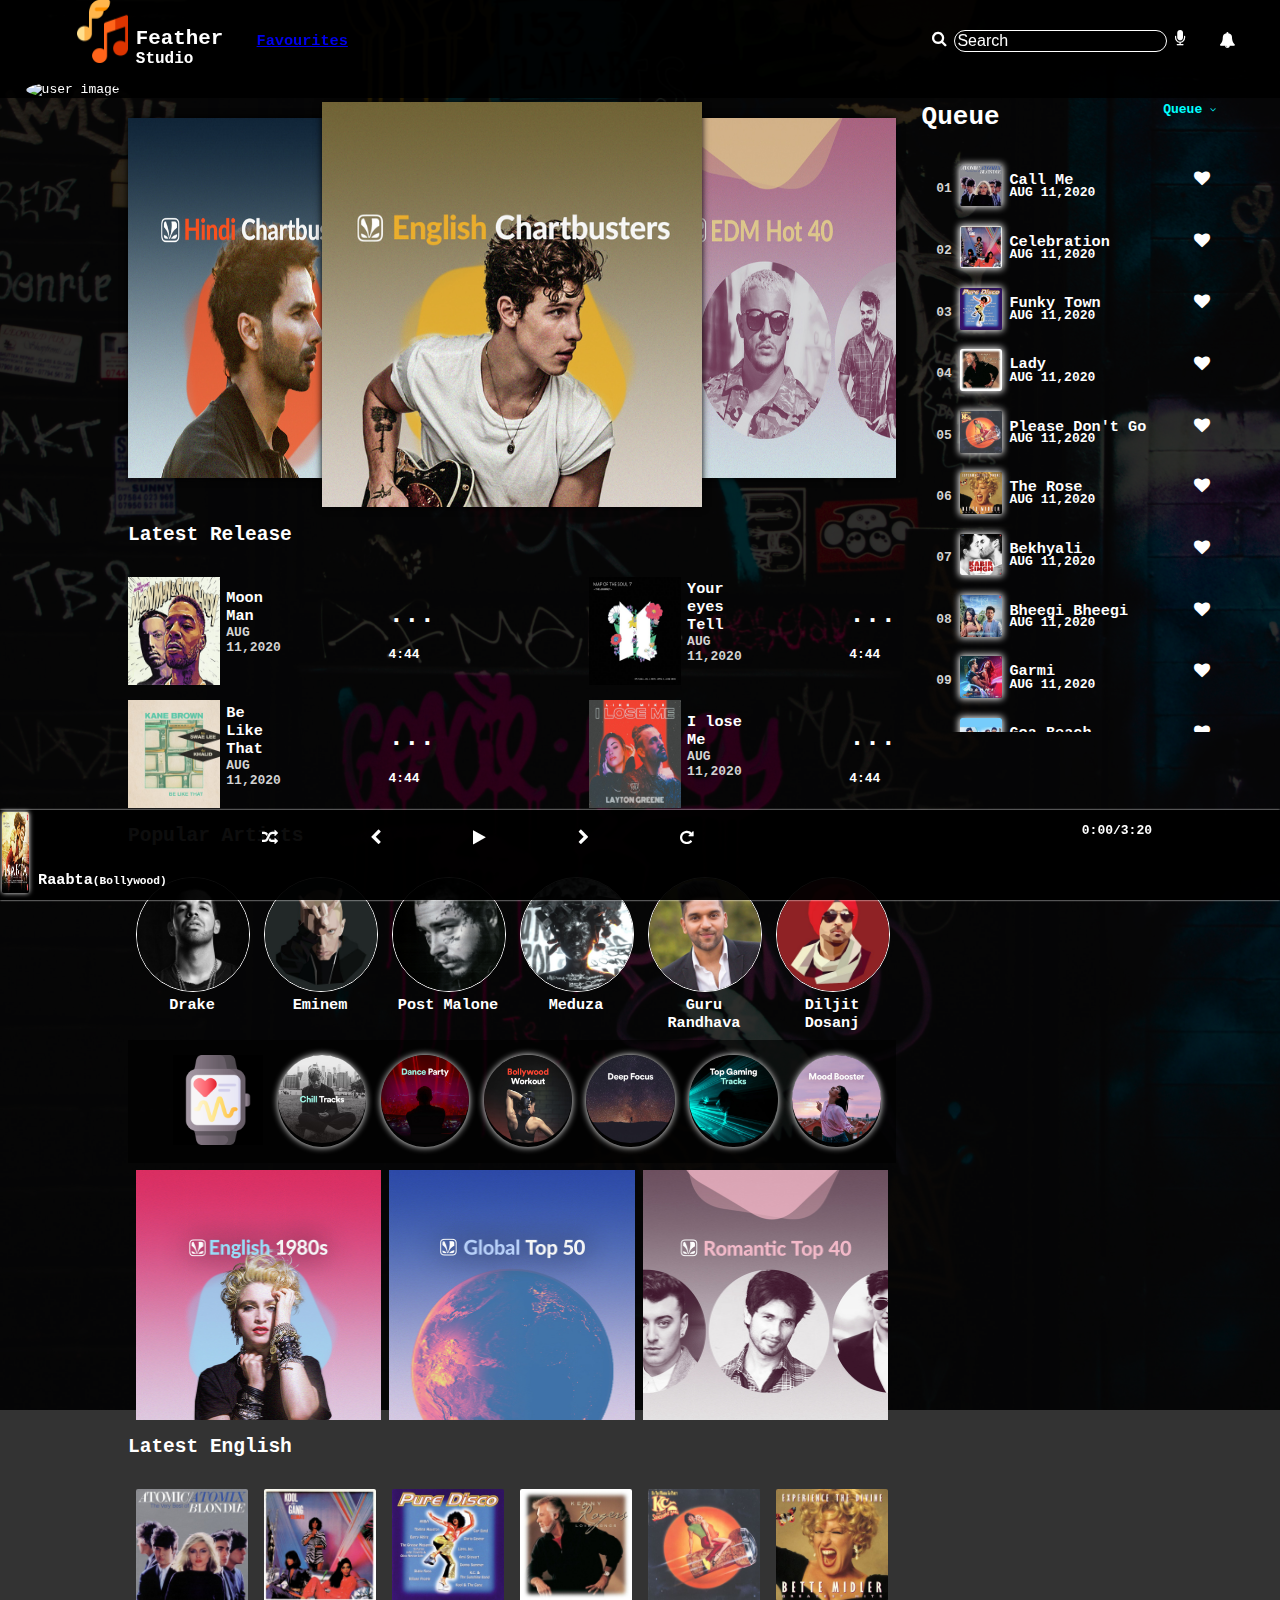
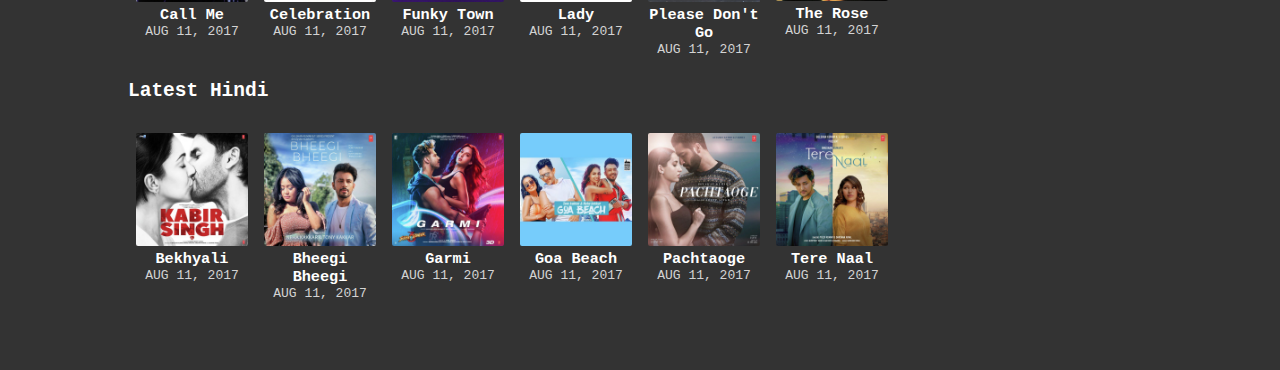
==== commit 9476c62c: "create artist page" ====
--- a/index.html
+++ b/index.html
@@ -18,7 +18,7 @@
                 <h1>Feather<span>Studio</span></h1>
             </div>
             <div class="nav-item">
-            <h3><a>Favourites</a></h3>
+            <h3><a href="#artist-coldplay">Favourites</a></h3>
             </div>
         
 
@@ -369,7 +369,7 @@
         <!-- Current music Playing Bar -->
         <div id="player-container">
             <div id="song-info">
-                <img src="background_2.jpg" alt="player image">
+                <img src="images/player.jpg" alt="player image">
                 <h3>Raabta<span>(Bollywood)</span></h3>
                 <!-- <h4>AUG 11,2020</h4> -->
             </div>
@@ -387,7 +387,9 @@
         </div>
 
         
-
+<!-- <di id="artist-coldplay">
+    <span><a href="#">back</a></span>
+</di> -->
 
 </body>
 </html>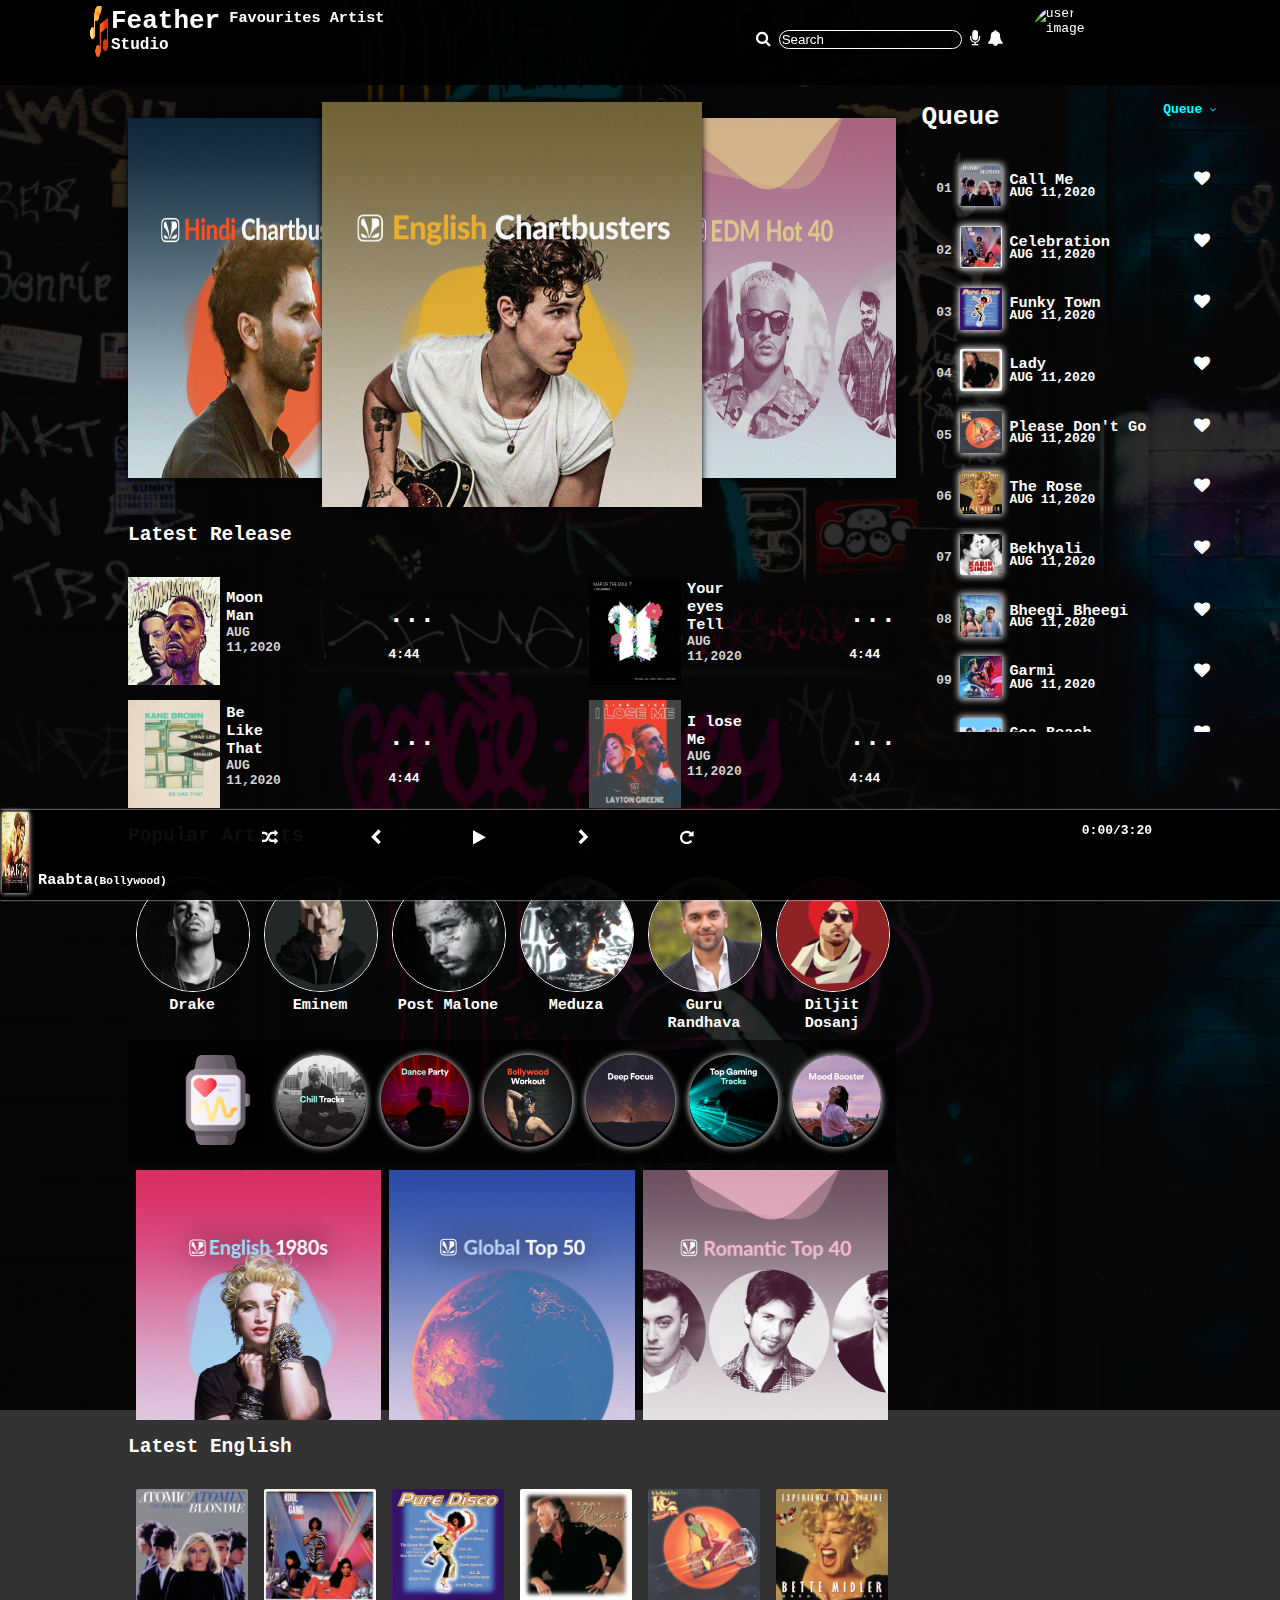
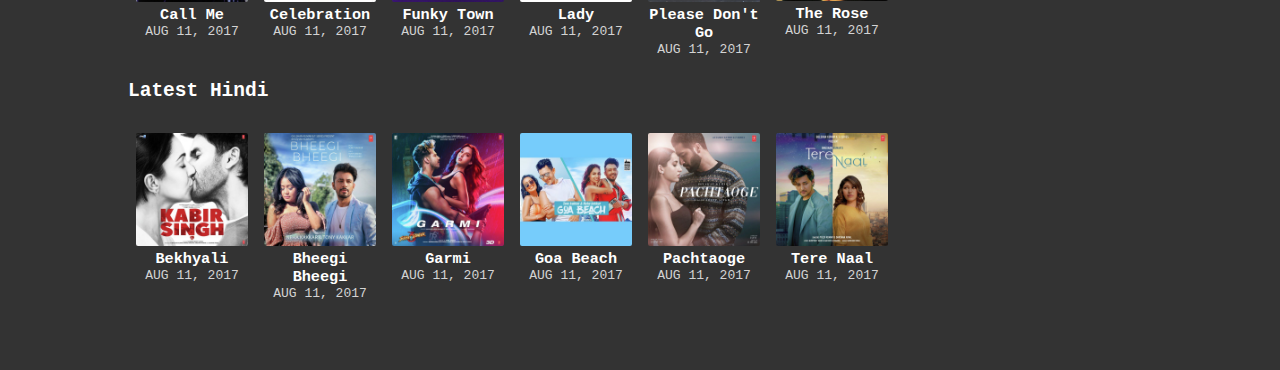
==== commit 48393db6: "fix navbar" ====
--- a/index.html
+++ b/index.html
@@ -13,30 +13,28 @@
 <!-- Navbar -->
     <nav>
         <!-- Brand Logo and Name -->
-            <div id="brand" class="nav-item">
+            <div id="brand">
                 <img src="images/logo/logo.png" alt="brand-logo">
                 <h1>Feather<span>Studio</span></h1>
-            </div>
-            <div class="nav-item">
-            <h3><a href="#artist-coldplay">Favourites</a></h3>
+                <h3>Favourites</h3>
+                <h3 id="coldplay"><a href="artist.html">Artist</a></h3>
             </div>
         
 
             <!-- Search bar -->
-        <div class="nav-item" id="search-bar"> 
-            <i class="fa fa-search" aria-hidden="true"></i>
-        <input type="text" placeholder="Search">
-        <i class="fa fa-microphone" aria-hidden="true"></i>
-        </div>
+            <div id="search-bar"> 
+                
+                <div id="seachbar-input">   
+                    <i class="fa fa-search" aria-hidden="true"></i>
+                    <input type="text" placeholder="Search">
+                    <i class="fa fa-microphone" aria-hidden="true"></i>
+                    <i class="fa fa-bell" aria-hidden="true"></i>
+                </div>
+                
+
+                <img id="user-image" src="https://scontent.fdel13-1.fna.fbcdn.net/v/t1.0-9/73416010_2737198576342968_3687505362379866112_o.jpg?_nc_cat=105&_nc_sid=09cbfe&_nc_ohc=nUC_cTWPKNAAX8J6nub&_nc_ht=scontent.fdel13-1.fna&oh=63ab60381b3c3b85bd54623c4e12ad48&oe=5F2691C3" alt="user image">
+            </div>
         
-        <div class="nav-item">
-        <i class="fa fa-bell" aria-hidden="true"></i>
-
-        </div>
-        <div class="nav-item">
-        <img id="user-image" src="https://scontent.fdel13-1.fna.fbcdn.net/v/t1.0-9/73416010_2737198576342968_3687505362379866112_o.jpg?_nc_cat=105&_nc_sid=09cbfe&_nc_ohc=nUC_cTWPKNAAX8J6nub&_nc_ht=scontent.fdel13-1.fna&oh=63ab60381b3c3b85bd54623c4e12ad48&oe=5F2691C3" alt="user image">
-
-        </div>
         
     </nav>
 <div id="content">
@@ -388,7 +386,7 @@
 
         
 <!-- <di id="artist-coldplay">
-    <span><a href="#">back</a></span>
+    <span><a></a></span>
 </di> -->
 
 </body>
--- a/style.css
+++ b/style.css
@@ -1,72 +1,100 @@
 html, body { height: 100%; width: 100%; margin: 0; }
 body{
 
-    font-family: monospace;
+    font-family:monospace;
     background-position: center;
     background-size: cover;
     background-repeat: no-repeat;
     background-attachment: fixed;
-    background-image: url(images/background_3.jpg);
+    background-image: url(images/background.jpg);
     margin: 0%;
     color: white;
 }
 /* ============NavBar=========== */
 nav{
+    height: 8%;
     color: white;
     background-color:rgba(0,0,0,0.9);
     position: fixed;
     z-index: 10;
-    /* padding-left: 4%;
-    padding-right: 4%; */
-    width: 100%;
-    margin-top: 0%;
-    align-items: center;
-    /* flex-wrap: wrap; */
-    /* border : 2px solid black; */
+    width: 100%;
+    margin-top: 0;
+    display: flex;
+    justify-content: space-between;
+    align-content: center;
+    padding:0.5%;
+    padding-left: 7%;
 }
 nav div, nav h3,nav input{
     display: inline-block;
-    vertical-align: middle;
-}
-.nav-item{
-    margin-left:2%;
-    
-}
-#search-bar{
-    margin-left: 45%;
-}
-#search-bar input{
-    font-size: 1rem;
-    background-color: inherit;
-    border-radius:25px ;
-    border: none;
-    border: 1px solid white;
-    
-}
-#search-bar ::placeholder{
+}
+/* Logo */
+#brand{
+    line-height: inherit;
+    float: left;
+}
+#brand img{
+    width: 6%;
+    height: 70%;
+    margin-right: 1%;
+    float: left;
+}
+#brand h3 a{
+    text-decoration: none;
     color: white;
-}
-#brand{
-    margin-left: 6% ;
-}
-#brand img{
-    width: 4vw;
-    height: 7vh;
+    
+}
+#brand h3, #brand h1 {
+    margin-left: 3%;
+    margin-top: 1%;
+    float: left;
 }
 #brand h1{
     display: inline-block;
-    font-size: 1.3rem;
+    /* font-size: 1.3rem; */
     font-weight: 800;
+    margin: auto;
     
 } 
 #brand h1 span {
     display: block;
     font-size: 1rem;
 }
+/* search bar */
+#search-bar{
+    width: 30%;
+    margin-right: 20%;
+    float: right;
+    display: flex;
+    justify-content: space-evenly;
+    align-items: center;
+}
+#searchbar-input{
+    display: flex;
+    flex-wrap: nowrap;
+    width: 100%;
+}
+#search-bar input:focus {
+    color: white;
+}
+#search-bar input{
+    /* font-size: 1rem; */
+    background-color: inherit;
+    border-radius:25px ;
+    border: none;
+    margin-bottom: 2%;
+    height: 40%;
+    /* vertical-align: middle; */
+    border: 1px solid white;
+    
+}
+#search-bar ::placeholder{
+    color: white;
+}
 /* User Image */
 #user-image{
-    width: 3.7vw;
-    height: 7vh;
+    width: 15%;
+    height: 100%;
     border-radius: 50%;
 }
 /* Content */
@@ -397,6 +425,20 @@
     margin-right: 10%;
     margin-top: 1%;
 }
+/* #artist-coldplay{
+    background-color: gray;
+    width: 0px;
+    height: 0px;;
+    position: absolute;
+    transition: 0.5s ease-in-out;
+    overflow: hidden;
+}
+#artist-coldplay:target{
+    width: 100%;
+    height: 400%;
+    z-index: 99;
+    
+} */
 
 /* Designing Scrollbar */
 /* width */
@@ -419,6 +461,13 @@
     background: #555;
   }
   @media screen and (max-width: 600px) {
+    #search-bar{
+        display: none;
+    }
+    #brand{
+        width: 100%;
+    }
+
     #content{
         flex-wrap: wrap;
     }
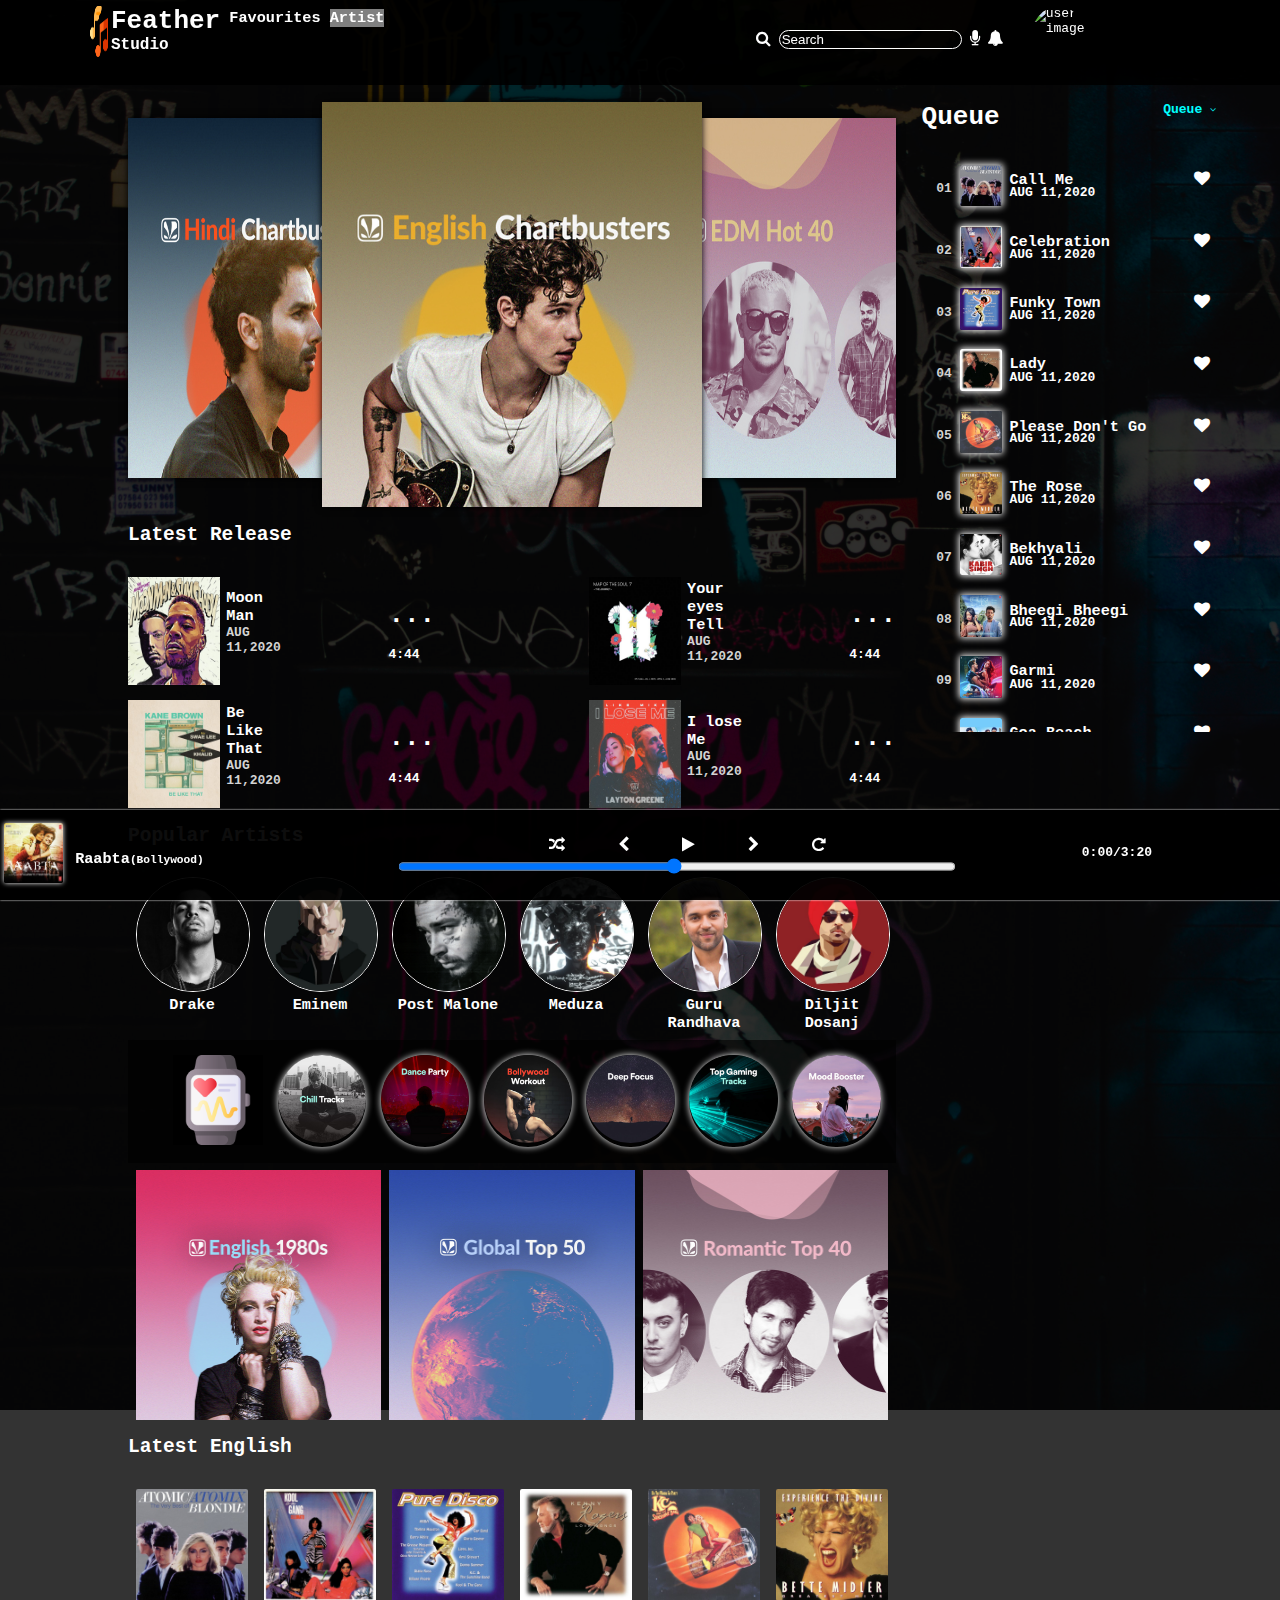
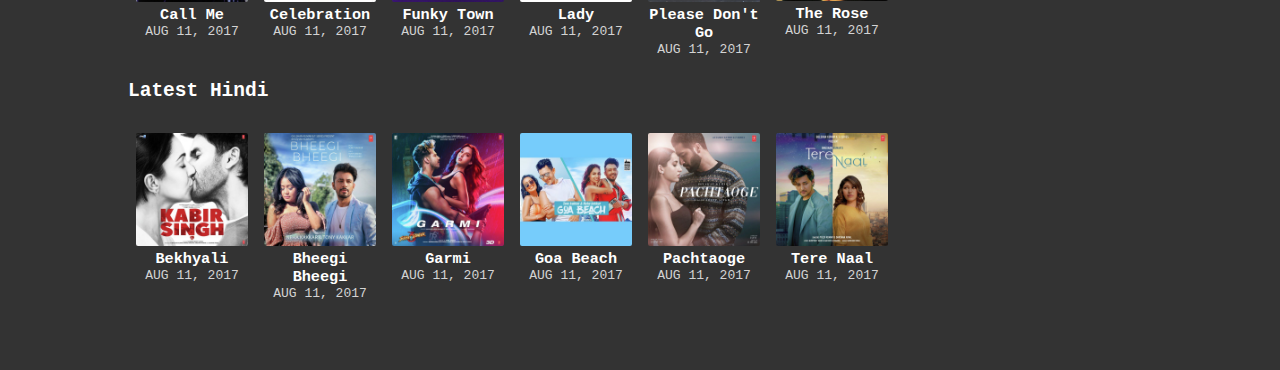
==== commit 4c21c9e8: "Add slider to player and fix bugs" ====
--- a/index.html
+++ b/index.html
@@ -115,28 +115,28 @@
             <div id="popular-artists-container">
                 <h2>Popular Artists</h2>
                 <div id="popular-artists">
-                    <div class="artist">
+                    <div class="artist" onclick="window.location.assign('artist.html')">
                         <img src="images/popular/popular1.jpg">
                         <h3>Drake</h3>
                     </div>
-                    <div class="artist">
+                    <div class="artist" onclick="window.location.assign('artist.html')">
                         <img src="images/popular/popular2.jpg">
                         <h3>Eminem</h3>
                     </div>
-                    <div class="artist">
+                    <div class="artist" onclick="window.location.assign('artist.html')">
                         <img src="images/popular/popular3.jpg">
                         <h3>Post Malone</h3>
                     </div>
-                    <div class="artist">
+                    <div class="artist" onclick="window.location.assign('artist.html')">
                         <img src="images/popular/popular4.jpg">
                         <h3>Meduza</h3>
                     </div>
-                    <div class="artist">
+                    <div class="artist" onclick="window.location.assign('artist.html')">
                         <img src="images/popular/popular5.jpg">
                         <h3>Guru Randhava</h3>
                     </div>
 
-                    <div class="artist">
+                    <div class="artist" onclick="window.location.assign('artist.html')">
                         <img src="images/popular/popular6.jpg">
                         <h3>Diljit Dosanj</h3>
                     </div>
@@ -371,13 +371,19 @@
                 <h3>Raabta<span>(Bollywood)</span></h3>
                 <!-- <h4>AUG 11,2020</h4> -->
             </div>
-            <div id="player">
-                <i class="fa fa-random"></i>
-                <i class="fa fa-chevron-left"></i>
-                <i class="fa fa-play"></i>
-                <i class="fa fa-chevron-right"></i>
-                <i class="fa fa-repeat"></i>
-            </div>
+            <div id="slider-container">
+                <div id="player">
+                    <i class="fa fa-random"></i>
+                    <i class="fa fa-chevron-left"></i>
+                    <i class="fa fa-play"></i>
+                    <i class="fa fa-chevron-right"></i>
+                    <i class="fa fa-repeat"></i>
+                </div>
+                <div class="slidecontainer">
+                    <input type="range" min="1" max="100" value="50" class="slider" id="myRange">
+                </div>
+            </div>
+            
             <div id="player-playtime">
                 <h4>0:00/3:20 </h4>
             </div>
--- a/style.css
+++ b/style.css
@@ -42,6 +42,7 @@
 #brand h3 a{
     text-decoration: none;
     color: white;
+    background-color: gray;
     
 }
 #brand h3, #brand h1 {
@@ -391,6 +392,10 @@
     bottom: 0;
     display: flex;
     justify-content: space-between;
+    align-items: center;
+}
+#player-container #slider-container{
+    width: 70%;
 }
 
 #song-info img{
@@ -408,12 +413,29 @@
 #song-info h3 span {
     font-size: 0.7rem;
 }
+#myrange{
+    min-width: 100%;
+}
 #player{
-    width: 80%;
+    display: flex;
+    justify-content: center;
     margin-top: 1.5%;
     margin-right: 5%;
 
 }
+/* Slider for player */
+.slidecontainer {
+    width: 100%; /* Width of the outside container */
+  }
+  .slider {
+    width: 100%; 
+    height: 25px; 
+    background: #d3d3d3;
+    outline: none;
+  }
+#myrange{
+    width: 100%;
+}
 #player i{
     margin-left: 10% ;
     cursor: pointer;
@@ -422,24 +444,10 @@
     color: cyan;
 }
 #player-playtime{
+    margin-left: 10%;
     margin-right: 10%;
     margin-top: 1%;
 }
-/* #artist-coldplay{
-    background-color: gray;
-    width: 0px;
-    height: 0px;;
-    position: absolute;
-    transition: 0.5s ease-in-out;
-    overflow: hidden;
-}
-#artist-coldplay:target{
-    width: 100%;
-    height: 400%;
-    z-index: 99;
-    
-} */
-
 /* Designing Scrollbar */
 /* width */
 ::-webkit-scrollbar {
